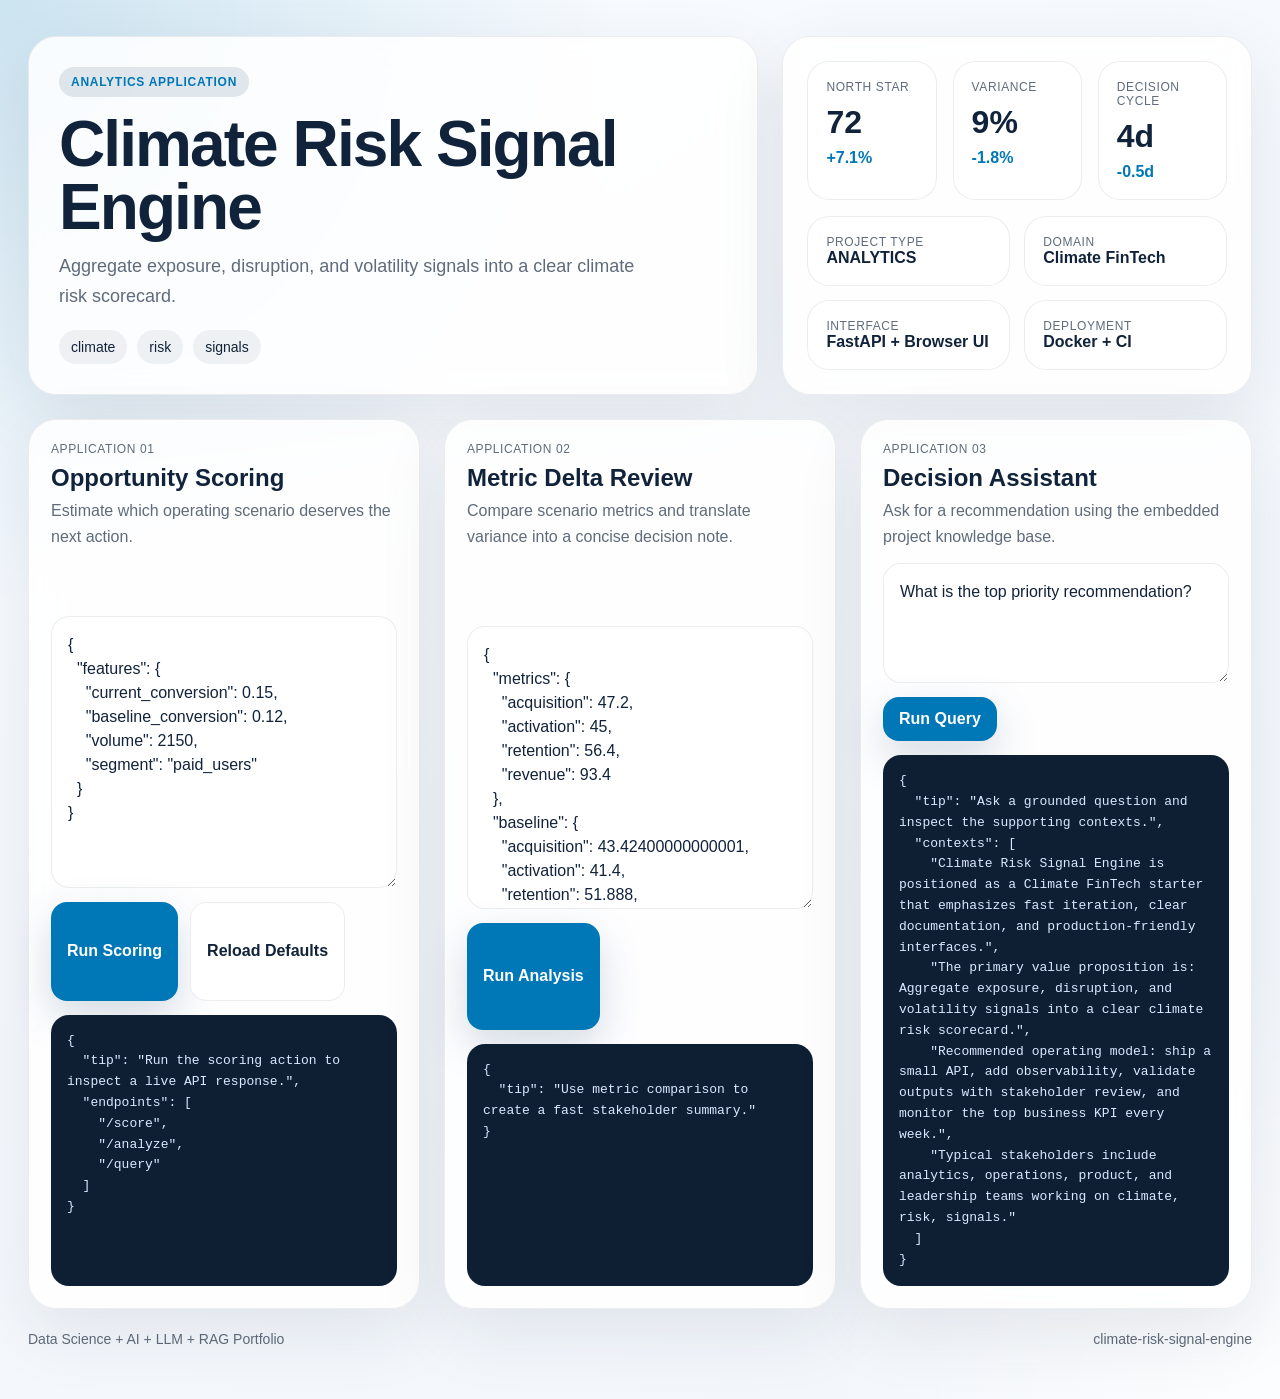
==== src/app/web/index.html @ 270dea39 "Publish production-ready portfolio project" ====
<!doctype html>
        <html lang="en">
        <head>
          <meta charset="utf-8">
          <meta name="viewport" content="width=device-width, initial-scale=1">
          <title>Climate Risk Signal Engine</title>
          <link rel="stylesheet" href="./styles.css">
          <style>:root { --accent: #0077b6; }</style>
        </head>
        <body>
          <div class="page">
            <section class="hero">
              <div class="panel hero-copy">
                <span class="eyebrow">Analytics Application</span>
                <h1 id="project-title">Climate Risk Signal Engine</h1>
                <p id="project-summary" class="lead">Aggregate exposure, disruption, and volatility signals into a clear climate risk scorecard.</p>
                <ul id="project-tags" class="tag-list">
                  <li>climate</li><li>risk</li><li>signals</li>
                </ul>
              </div>
              <div class="panel hero-side">
                <div class="metric-grid">
                  <article class='card'><span>North Star</span><strong>72</strong><em>+7.1%</em></article>
<article class='card'><span>Variance</span><strong>9%</strong><em>-1.8%</em></article>
<article class='card'><span>Decision Cycle</span><strong>4d</strong><em>-0.5d</em></article>
                </div>
                <div class="mini-grid">
                  <article class='mini-card'><span>Project Type</span><strong>ANALYTICS</strong></article><article class='mini-card'><span>Domain</span><strong>Climate FinTech</strong></article><article class='mini-card'><span>Interface</span><strong>FastAPI + Browser UI</strong></article><article class='mini-card'><span>Deployment</span><strong>Docker + CI</strong></article>
                </div>
              </div>
            </section>
            <section class="app-grid">
              <article class="panel module">
                <div class="module-header">
                  <span>Application 01</span>
                  <h2>Opportunity Scoring</h2>
                  <p>Estimate which operating scenario deserves the next action.</p>
                </div>
                <textarea id="score-input"></textarea>
                <div class="button-row">
                  <button id="run-score">Run Scoring</button>
                  <button id="load-defaults" class="secondary" type="button">Reload Defaults</button>
                </div>
                <pre id="score-output"></pre>
              </article>
              <article class="panel module">
                <div class="module-header">
                  <span>Application 02</span>
                  <h2>Metric Delta Review</h2>
                  <p>Compare scenario metrics and translate variance into a concise decision note.</p>
                </div>
                <textarea id="analyze-input"></textarea>
                <div class="button-row">
                  <button id="run-analyze">Run Analysis</button>
                </div>
                <pre id="analyze-output"></pre>
              </article>
              <article class="panel module">
                <div class="module-header">
                  <span>Application 03</span>
                  <h2>Decision Assistant</h2>
                  <p>Ask for a recommendation using the embedded project knowledge base.</p>
                </div>
                <textarea id="query-input" class="query-input"></textarea>
                <div class="button-row">
                  <button id="run-query">Run Query</button>
                </div>
                <pre id="query-output"></pre>
              </article>
            </section>
            <footer class="footer">
              <span>Data Science + AI + LLM + RAG Portfolio</span>
              <span>climate-risk-signal-engine</span>
            </footer>
          </div>
          <script id="bootstrap-data" type="application/json">{"project": {"slug": "climate-risk-signal-engine", "title": "Climate Risk Signal Engine", "project_type": "analytics", "domain": "Climate FinTech", "summary": "Aggregate exposure, disruption, and volatility signals into a clear climate risk scorecard.", "tags": ["climate", "risk", "signals"]}, "sample_features": {"current_conversion": 0.15, "baseline_conversion": 0.12, "volume": 2150, "segment": "paid_users"}, "sample_metrics": {"acquisition": 47.2, "activation": 45.0, "retention": 56.4, "revenue": 93.4}, "sample_query": "What is the top priority recommendation?", "knowledge_base": ["Climate Risk Signal Engine is positioned as a Climate FinTech starter that emphasizes fast iteration, clear documentation, and production-friendly interfaces.", "The primary value proposition is: Aggregate exposure, disruption, and volatility signals into a clear climate risk scorecard.", "Recommended operating model: ship a small API, add observability, validate outputs with stakeholder review, and monitor the top business KPI every week.", "Typical stakeholders include analytics, operations, product, and leadership teams working on climate, risk, signals."], "dashboard_metrics": [{"label": "North Star", "value": "72", "delta": "+7.1%"}, {"label": "Variance", "value": "9%", "delta": "-1.8%"}, {"label": "Decision Cycle", "value": "4d", "delta": "-0.5d"}]}</script>
          <script src="./app.js"></script>
        </body>
        </html>
---- src/app/web/styles.css ----
:root {
  --accent: #3d5a80;
  --accent-soft: rgba(61, 90, 128, 0.14);
  --bg: #f2f6fb;
  --card: rgba(255, 255, 255, 0.86);
  --line: rgba(16, 32, 51, 0.08);
  --ink: #11233a;
  --muted: #5f6b7a;
  --success: #2a9d8f;
}
* { box-sizing: border-box; }
html, body { margin: 0; min-height: 100%; }
body {
  font-family: "Avenir Next", "Segoe UI", sans-serif;
  color: var(--ink);
  background:
    radial-gradient(circle at top left, color-mix(in srgb, var(--accent) 20%, white), transparent 32%),
    radial-gradient(circle at bottom right, rgba(255,255,255,0.82), transparent 24%),
    linear-gradient(145deg, #f8fbff, var(--bg));
}
.page {
  max-width: 1320px;
  margin: 0 auto;
  padding: 36px 28px 52px;
}
.hero {
  display: grid;
  grid-template-columns: 1.4fr 0.9fr;
  gap: 24px;
  margin-bottom: 24px;
}
.panel {
  background: var(--card);
  border: 1px solid var(--line);
  border-radius: 28px;
  box-shadow: 0 24px 70px rgba(17, 35, 58, 0.09);
  backdrop-filter: blur(16px);
}
.hero-copy {
  padding: 30px;
}
.eyebrow {
  display: inline-flex;
  align-items: center;
  gap: 8px;
  padding: 8px 12px;
  background: var(--accent-soft);
  color: var(--accent);
  border-radius: 999px;
  text-transform: uppercase;
  letter-spacing: 0.06em;
  font-size: 12px;
  font-weight: 700;
}
h1 {
  margin: 16px 0 14px;
  font-size: clamp(2.2rem, 5vw, 4rem);
  line-height: 0.98;
  letter-spacing: -0.03em;
}
.lead {
  font-size: 18px;
  line-height: 1.65;
  color: var(--muted);
  max-width: 60ch;
  margin: 0;
}
.tag-list {
  display: flex;
  flex-wrap: wrap;
  gap: 10px;
  list-style: none;
  margin: 18px 0 0;
  padding: 0;
}
.tag-list li {
  padding: 9px 12px;
  border-radius: 999px;
  background: rgba(17, 35, 58, 0.06);
  color: var(--ink);
  font-size: 14px;
}
.hero-side {
  padding: 24px;
  display: grid;
  gap: 16px;
  align-content: space-between;
}
.metric-grid {
  display: grid;
  grid-template-columns: repeat(3, minmax(0, 1fr));
  gap: 16px;
}
.metric-card,
.mini-card,
.card {
  background: white;
  border: 1px solid var(--line);
  border-radius: 22px;
  padding: 18px;
}
.metric-card span,
.card span,
.mini-card span,
.module-header span {
  display: block;
  color: var(--muted);
  text-transform: uppercase;
  letter-spacing: 0.05em;
  font-size: 12px;
}
.metric-card strong,
.card strong {
  display: block;
  font-size: 32px;
  margin-top: 10px;
}
.metric-card em,
.card em {
  display: inline-block;
  margin-top: 8px;
  font-style: normal;
  color: var(--accent);
  font-weight: 700;
}
.mini-grid {
  display: grid;
  grid-template-columns: repeat(2, minmax(0, 1fr));
  gap: 14px;
}
.app-grid {
  display: grid;
  grid-template-columns: repeat(3, minmax(0, 1fr));
  gap: 24px;
}
.module {
  padding: 22px;
  display: grid;
  gap: 14px;
}
.module-header h2 {
  margin: 8px 0 6px;
  font-size: 24px;
}
.module-header p {
  margin: 0;
  color: var(--muted);
  line-height: 1.6;
}
textarea, input, button {
  font: inherit;
}
textarea {
  width: 100%;
  min-height: 220px;
  resize: vertical;
  border: 1px solid var(--line);
  border-radius: 18px;
  padding: 16px;
  background: rgba(255,255,255,0.92);
  color: var(--ink);
  line-height: 1.5;
}
.query-input {
  min-height: 120px;
}
button {
  border: 0;
  border-radius: 16px;
  background: var(--accent);
  color: white;
  padding: 13px 16px;
  font-weight: 700;
  cursor: pointer;
  box-shadow: 0 16px 40px rgba(61, 90, 128, 0.22);
}
button.secondary {
  background: white;
  color: var(--ink);
  border: 1px solid var(--line);
  box-shadow: none;
}
.button-row {
  display: flex;
  gap: 12px;
  flex-wrap: wrap;
}
pre {
  margin: 0;
  white-space: pre-wrap;
  word-break: break-word;
  background: #0e1f34;
  color: #dce8ff;
  border-radius: 18px;
  padding: 16px;
  min-height: 180px;
  font-size: 13px;
  line-height: 1.6;
  overflow: auto;
}
.footer {
  display: flex;
  justify-content: space-between;
  margin-top: 22px;
  color: var(--muted);
  font-size: 14px;
}
@media (max-width: 1080px) {
  .hero, .app-grid { grid-template-columns: 1fr; }
  .metric-grid { grid-template-columns: 1fr; }
}
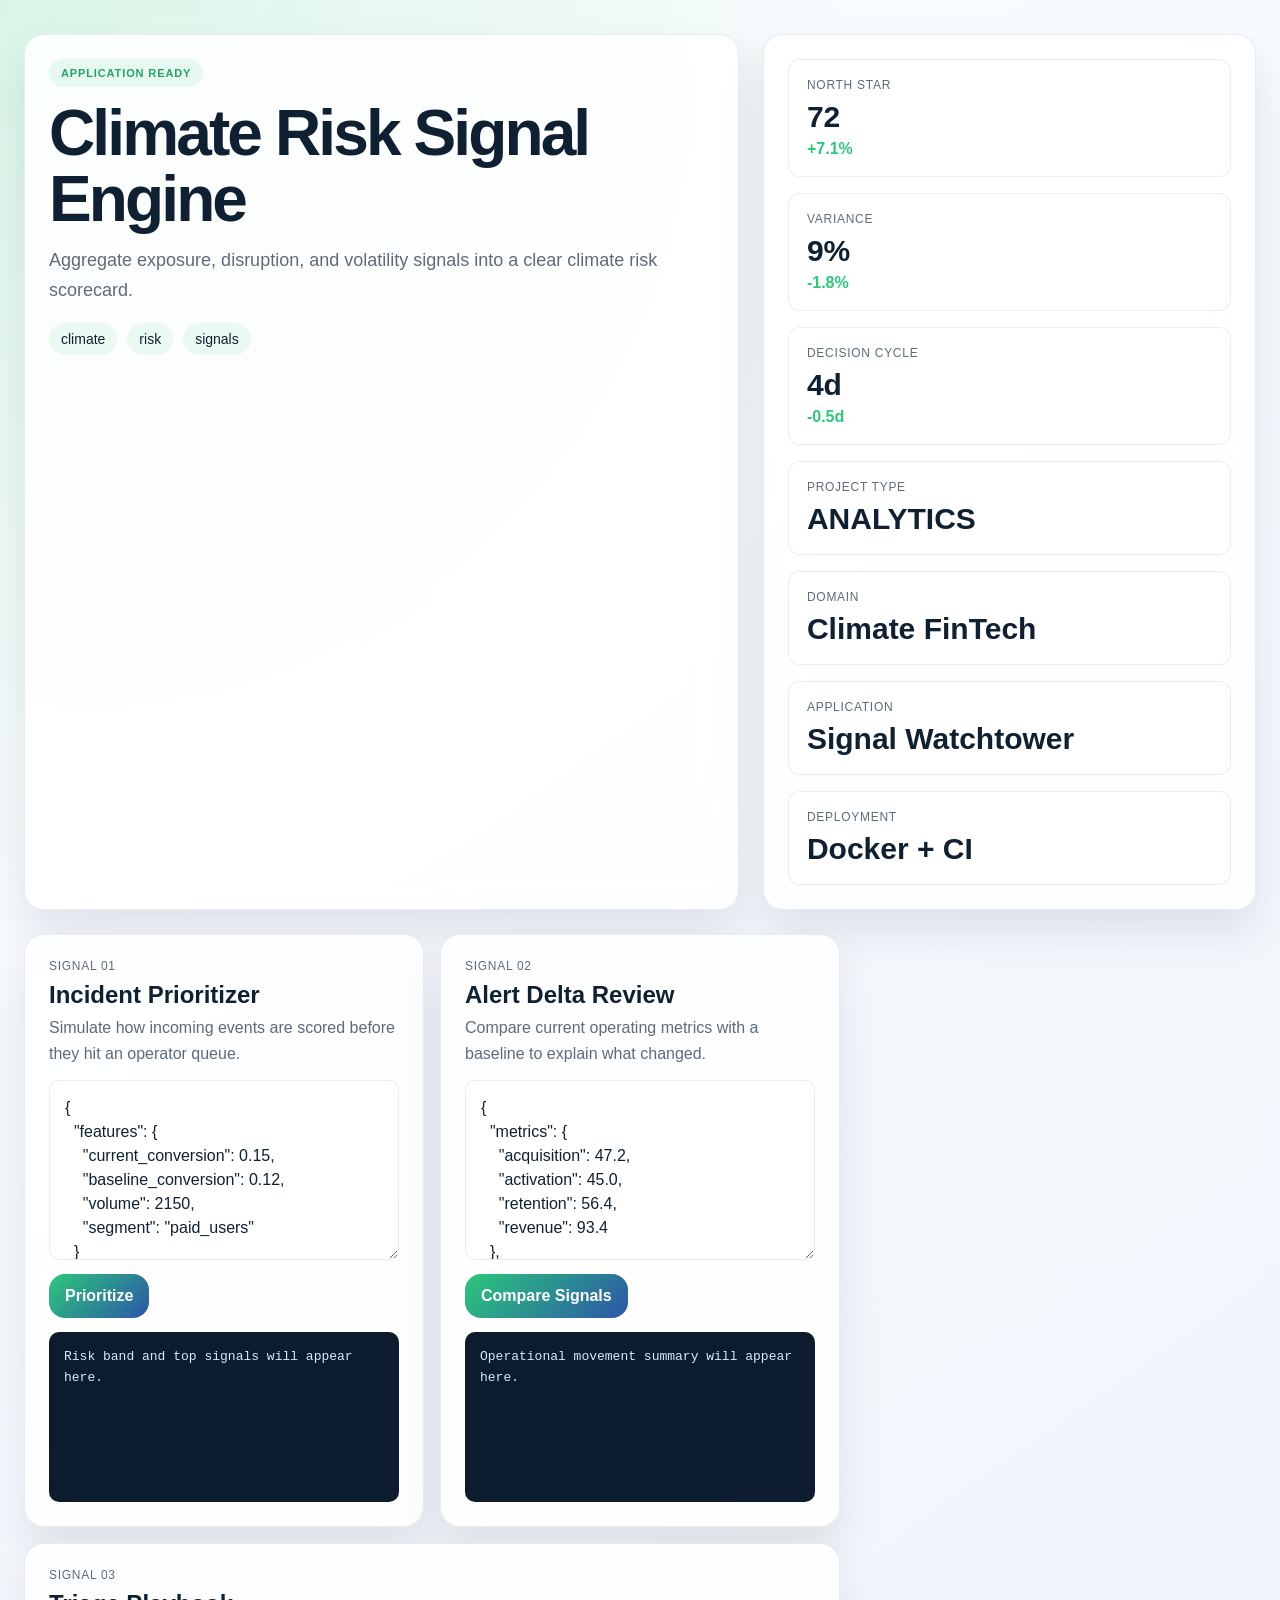
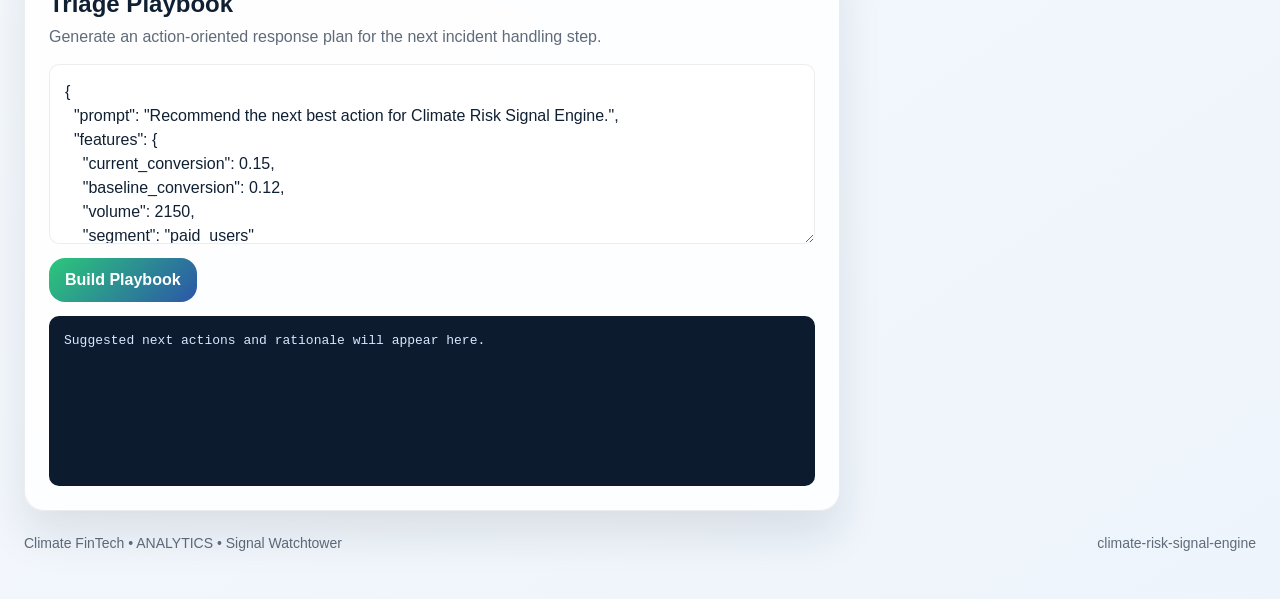
==== commit 681f8040: "Publish production-ready portfolio project" ====
--- a/src/app/web/index.html
+++ b/src/app/web/index.html
@@ -6,13 +6,12 @@
           <meta name="viewport" content="width=device-width, initial-scale=1">
           <title>Climate Risk Signal Engine</title>
           <link rel="stylesheet" href="./styles.css">
-          <style>:root { --accent: #0077b6; }</style>
         </head>
-        <body>
-          <div class="page">
+        <body class="surface-mist">
+          <div class="page layout-horizon eyebrow-soft headline-tall modules-3 hero-align-split">
             <section class="hero">
               <div class="panel hero-copy">
-                <span class="eyebrow">Analytics Application</span>
+                <span class="eyebrow" data-health>Signal Watchtower</span>
                 <h1 id="project-title">Climate Risk Signal Engine</h1>
                 <p id="project-summary" class="lead">Aggregate exposure, disruption, and volatility signals into a clear climate risk scorecard.</p>
                 <ul id="project-tags" class="tag-list">
@@ -26,55 +25,88 @@
 <article class='card'><span>Decision Cycle</span><strong>4d</strong><em>-0.5d</em></article>
                 </div>
                 <div class="mini-grid">
-                  <article class='mini-card'><span>Project Type</span><strong>ANALYTICS</strong></article><article class='mini-card'><span>Domain</span><strong>Climate FinTech</strong></article><article class='mini-card'><span>Interface</span><strong>FastAPI + Browser UI</strong></article><article class='mini-card'><span>Deployment</span><strong>Docker + CI</strong></article>
+                  <article class='mini-card'><span>Project Type</span><strong>ANALYTICS</strong></article><article class='mini-card'><span>Domain</span><strong>Climate FinTech</strong></article><article class='mini-card'><span>Application</span><strong>Signal Watchtower</strong></article><article class='mini-card'><span>Deployment</span><strong>Docker + CI</strong></article>
                 </div>
               </div>
             </section>
             <section class="app-grid">
-              <article class="panel module">
-                <div class="module-header">
-                  <span>Application 01</span>
-                  <h2>Opportunity Scoring</h2>
-                  <p>Estimate which operating scenario deserves the next action.</p>
-                </div>
-                <textarea id="score-input"></textarea>
-                <div class="button-row">
-                  <button id="run-score">Run Scoring</button>
-                  <button id="load-defaults" class="secondary" type="button">Reload Defaults</button>
-                </div>
-                <pre id="score-output"></pre>
-              </article>
-              <article class="panel module">
-                <div class="module-header">
-                  <span>Application 02</span>
-                  <h2>Metric Delta Review</h2>
-                  <p>Compare scenario metrics and translate variance into a concise decision note.</p>
-                </div>
-                <textarea id="analyze-input"></textarea>
-                <div class="button-row">
-                  <button id="run-analyze">Run Analysis</button>
-                </div>
-                <pre id="analyze-output"></pre>
-              </article>
-              <article class="panel module">
-                <div class="module-header">
-                  <span>Application 03</span>
-                  <h2>Decision Assistant</h2>
-                  <p>Ask for a recommendation using the embedded project knowledge base.</p>
-                </div>
-                <textarea id="query-input" class="query-input"></textarea>
-                <div class="button-row">
-                  <button id="run-query">Run Query</button>
-                </div>
-                <pre id="query-output"></pre>
-              </article>
+              <article class="panel module js-module span-normal">
+          <div class="module-header">
+            <span>Signal 01</span>
+            <h2>Incident Prioritizer</h2>
+            <p>Simulate how incoming events are scored before they hit an operator queue.</p>
+          </div>
+          <textarea class="js-input">{
+  &quot;features&quot;: {
+    &quot;current_conversion&quot;: 0.15,
+    &quot;baseline_conversion&quot;: 0.12,
+    &quot;volume&quot;: 2150,
+    &quot;segment&quot;: &quot;paid_users&quot;
+  }
+}</textarea>
+          <div class="button-row">
+            <button class="js-run" data-endpoint="/score" data-input-mode="json">Prioritize</button>
+          </div>
+          <pre class="js-output">Risk band and top signals will appear here.</pre>
+        </article>
+<article class="panel module js-module span-normal">
+          <div class="module-header">
+            <span>Signal 02</span>
+            <h2>Alert Delta Review</h2>
+            <p>Compare current operating metrics with a baseline to explain what changed.</p>
+          </div>
+          <textarea class="js-input">{
+  &quot;metrics&quot;: {
+    &quot;acquisition&quot;: 47.2,
+    &quot;activation&quot;: 45.0,
+    &quot;retention&quot;: 56.4,
+    &quot;revenue&quot;: 93.4
+  },
+  &quot;baseline&quot;: {
+    &quot;acquisition&quot;: 43.42,
+    &quot;activation&quot;: 41.4,
+    &quot;retention&quot;: 51.89,
+    &quot;revenue&quot;: 85.93
+  }
+}</textarea>
+          <div class="button-row">
+            <button class="js-run" data-endpoint="/analyze" data-input-mode="json">Compare Signals</button>
+          </div>
+          <pre class="js-output">Operational movement summary will appear here.</pre>
+        </article>
+<article class="panel module js-module span-wide">
+          <div class="module-header">
+            <span>Signal 03</span>
+            <h2>Triage Playbook</h2>
+            <p>Generate an action-oriented response plan for the next incident handling step.</p>
+          </div>
+          <textarea class="js-input">{
+  &quot;prompt&quot;: &quot;Recommend the next best action for Climate Risk Signal Engine.&quot;,
+  &quot;features&quot;: {
+    &quot;current_conversion&quot;: 0.15,
+    &quot;baseline_conversion&quot;: 0.12,
+    &quot;volume&quot;: 2150,
+    &quot;segment&quot;: &quot;paid_users&quot;
+  },
+  &quot;metrics&quot;: {
+    &quot;acquisition&quot;: 47.2,
+    &quot;activation&quot;: 45.0,
+    &quot;retention&quot;: 56.4,
+    &quot;revenue&quot;: 93.4
+  }
+}</textarea>
+          <div class="button-row">
+            <button class="js-run" data-endpoint="/recommend" data-input-mode="json">Build Playbook</button>
+          </div>
+          <pre class="js-output">Suggested next actions and rationale will appear here.</pre>
+        </article>
             </section>
             <footer class="footer">
-              <span>Data Science + AI + LLM + RAG Portfolio</span>
+              <span>Climate FinTech • ANALYTICS • Signal Watchtower</span>
               <span>climate-risk-signal-engine</span>
             </footer>
           </div>
-          <script id="bootstrap-data" type="application/json">{"project": {"slug": "climate-risk-signal-engine", "title": "Climate Risk Signal Engine", "project_type": "analytics", "domain": "Climate FinTech", "summary": "Aggregate exposure, disruption, and volatility signals into a clear climate risk scorecard.", "tags": ["climate", "risk", "signals"]}, "sample_features": {"current_conversion": 0.15, "baseline_conversion": 0.12, "volume": 2150, "segment": "paid_users"}, "sample_metrics": {"acquisition": 47.2, "activation": 45.0, "retention": 56.4, "revenue": 93.4}, "sample_query": "What is the top priority recommendation?", "knowledge_base": ["Climate Risk Signal Engine is positioned as a Climate FinTech starter that emphasizes fast iteration, clear documentation, and production-friendly interfaces.", "The primary value proposition is: Aggregate exposure, disruption, and volatility signals into a clear climate risk scorecard.", "Recommended operating model: ship a small API, add observability, validate outputs with stakeholder review, and monitor the top business KPI every week.", "Typical stakeholders include analytics, operations, product, and leadership teams working on climate, risk, signals."], "dashboard_metrics": [{"label": "North Star", "value": "72", "delta": "+7.1%"}, {"label": "Variance", "value": "9%", "delta": "-1.8%"}, {"label": "Decision Cycle", "value": "4d", "delta": "-0.5d"}]}</script>
+          <script id="bootstrap-data" type="application/json">{"project": {"slug": "climate-risk-signal-engine", "title": "Climate Risk Signal Engine", "project_type": "analytics", "domain": "Climate FinTech", "summary": "Aggregate exposure, disruption, and volatility signals into a clear climate risk scorecard.", "tags": ["climate", "risk", "signals"]}, "app_archetype": "watchtower", "ui_profile": {"layout": "horizon", "surface": "mist", "font_stack": "\"Plus Jakarta Sans\", \"Segoe UI\", sans-serif", "radius": 20, "shadow": 44, "eyebrow_style": "soft", "module_columns": 3, "hero_align": "split", "headline_mode": "tall"}, "app_modules": [{"label": "Signal 01", "title": "Incident Prioritizer", "description": "Simulate how incoming events are scored before they hit an operator queue.", "endpoint": "/score", "input_mode": "json", "cta": "Prioritize", "prefill": "{\n  \"features\": {\n    \"current_conversion\": 0.15,\n    \"baseline_conversion\": 0.12,\n    \"volume\": 2150,\n    \"segment\": \"paid_users\"\n  }\n}", "hint": "Risk band and top signals will appear here.", "span": "normal"}, {"label": "Signal 02", "title": "Alert Delta Review", "description": "Compare current operating metrics with a baseline to explain what changed.", "endpoint": "/analyze", "input_mode": "json", "cta": "Compare Signals", "prefill": "{\n  \"metrics\": {\n    \"acquisition\": 47.2,\n    \"activation\": 45.0,\n    \"retention\": 56.4,\n    \"revenue\": 93.4\n  },\n  \"baseline\": {\n    \"acquisition\": 43.42,\n    \"activation\": 41.4,\n    \"retention\": 51.89,\n    \"revenue\": 85.93\n  }\n}", "hint": "Operational movement summary will appear here.", "span": "normal"}, {"label": "Signal 03", "title": "Triage Playbook", "description": "Generate an action-oriented response plan for the next incident handling step.", "endpoint": "/recommend", "input_mode": "json", "cta": "Build Playbook", "prefill": "{\n  \"prompt\": \"Recommend the next best action for Climate Risk Signal Engine.\",\n  \"features\": {\n    \"current_conversion\": 0.15,\n    \"baseline_conversion\": 0.12,\n    \"volume\": 2150,\n    \"segment\": \"paid_users\"\n  },\n  \"metrics\": {\n    \"acquisition\": 47.2,\n    \"activation\": 45.0,\n    \"retention\": 56.4,\n    \"revenue\": 93.4\n  }\n}", "hint": "Suggested next actions and rationale will appear here.", "span": "wide"}], "sample_features": {"current_conversion": 0.15, "baseline_conversion": 0.12, "volume": 2150, "segment": "paid_users"}, "sample_metrics": {"acquisition": 47.2, "activation": 45.0, "retention": 56.4, "revenue": 93.4}, "knowledge_base": ["Climate Risk Signal Engine is positioned as a Climate FinTech starter that emphasizes fast iteration, clear documentation, and production-friendly interfaces.", "The primary value proposition is: Aggregate exposure, disruption, and volatility signals into a clear climate risk scorecard.", "Recommended operating model: ship a small API, add observability, validate outputs with stakeholder review, and monitor the top business KPI every week.", "Typical stakeholders include analytics, operations, product, and leadership teams working on climate, risk, signals."], "dashboard_metrics": [{"label": "North Star", "value": "72", "delta": "+7.1%"}, {"label": "Variance", "value": "9%", "delta": "-1.8%"}, {"label": "Decision Cycle", "value": "4d", "delta": "-0.5d"}]}</script>
           <script src="./app.js"></script>
         </body>
         </html>
--- a/src/app/web/styles.css
+++ b/src/app/web/styles.css
@@ -1,141 +1,185 @@
 
 :root {
-  --accent: #3d5a80;
-  --accent-soft: rgba(61, 90, 128, 0.14);
-  --bg: #f2f6fb;
+  --accent: #2cc87a;
+  --accent-2: #2c56a9;
+  --accent-soft: color-mix(in srgb, var(--accent) 18%, white);
+  --radius: 20px;
+  --shadow-size: 44px;
+  --font-stack: "Plus Jakarta Sans", "Segoe UI", sans-serif;
+  --bg: #f4f7fb;
   --card: rgba(255, 255, 255, 0.86);
   --line: rgba(16, 32, 51, 0.08);
-  --ink: #11233a;
+  --ink: #102033;
   --muted: #5f6b7a;
-  --success: #2a9d8f;
+  --output-bg: #0d1b2e;
+  --output-ink: #dae8ff;
 }
 * { box-sizing: border-box; }
 html, body { margin: 0; min-height: 100%; }
 body {
-  font-family: "Avenir Next", "Segoe UI", sans-serif;
+  font-family: var(--font-stack);
   color: var(--ink);
-  background:
-    radial-gradient(circle at top left, color-mix(in srgb, var(--accent) 20%, white), transparent 32%),
-    radial-gradient(circle at bottom right, rgba(255,255,255,0.82), transparent 24%),
-    linear-gradient(145deg, #f8fbff, var(--bg));
+  background: linear-gradient(145deg, #f8fbff, var(--bg));
+}
+body.surface-mist {
+  --bg: #eef4fb;
+  background:
+    radial-gradient(circle at top left, color-mix(in srgb, var(--accent) 18%, white), transparent 34%),
+    linear-gradient(145deg, #fbfdff, var(--bg));
+}
+body.surface-aurora {
+  --bg: #edf1ff;
+  background:
+    radial-gradient(circle at 0% 0%, color-mix(in srgb, var(--accent) 22%, white), transparent 38%),
+    radial-gradient(circle at 100% 100%, color-mix(in srgb, var(--accent-2) 20%, white), transparent 28%),
+    linear-gradient(135deg, #f7f8ff, var(--bg));
+}
+body.surface-sand {
+  --bg: #f5efe8;
+  --card: rgba(255, 251, 246, 0.9);
+  background:
+    linear-gradient(135deg, rgba(255,255,255,0.82), rgba(245, 239, 232, 0.98)),
+    radial-gradient(circle at top right, color-mix(in srgb, var(--accent) 16%, white), transparent 32%);
+}
+body.surface-slate {
+  --bg: #ecf0f7;
+  --card: rgba(248, 250, 255, 0.88);
+  background:
+    linear-gradient(160deg, #f7f9fc, var(--bg)),
+    radial-gradient(circle at bottom left, color-mix(in srgb, var(--accent-2) 16%, white), transparent 34%);
+}
+body.surface-paper {
+  --bg: #f8f8f4;
+  --card: rgba(255,255,255,0.93);
+  background:
+    linear-gradient(180deg, #fffefb, var(--bg));
+}
+body.surface-ink {
+  --bg: #0f1726;
+  --card: rgba(15, 23, 38, 0.88);
+  --line: rgba(226, 238, 255, 0.1);
+  --ink: #f5f8ff;
+  --muted: #b4c0cf;
+  --output-bg: rgba(255,255,255,0.06);
+  --output-ink: #f5f8ff;
+  background:
+    radial-gradient(circle at top left, color-mix(in srgb, var(--accent) 28%, transparent), transparent 42%),
+    linear-gradient(145deg, #09111d, var(--bg));
 }
 .page {
-  max-width: 1320px;
+  max-width: 1360px;
   margin: 0 auto;
-  padding: 36px 28px 52px;
-}
-.hero {
-  display: grid;
-  grid-template-columns: 1.4fr 0.9fr;
+  padding: 34px 24px 48px;
+  display: grid;
   gap: 24px;
-  margin-bottom: 24px;
 }
 .panel {
   background: var(--card);
   border: 1px solid var(--line);
-  border-radius: 28px;
-  box-shadow: 0 24px 70px rgba(17, 35, 58, 0.09);
-  backdrop-filter: blur(16px);
-}
-.hero-copy {
-  padding: 30px;
+  border-radius: var(--radius);
+  box-shadow: 0 24px var(--shadow-size) rgba(16, 32, 51, 0.1);
+  backdrop-filter: blur(18px);
+}
+.hero {
+  display: grid;
+  gap: 24px;
+}
+.hero-copy,
+.hero-side,
+.module {
+  padding: 24px;
 }
 .eyebrow {
   display: inline-flex;
   align-items: center;
   gap: 8px;
   padding: 8px 12px;
+  border-radius: 999px;
   background: var(--accent-soft);
   color: var(--accent);
-  border-radius: 999px;
   text-transform: uppercase;
-  letter-spacing: 0.06em;
-  font-size: 12px;
-  font-weight: 700;
+  letter-spacing: 0.08em;
+  font-size: 11px;
+  font-weight: 800;
+}
+.page.eyebrow-outline .eyebrow {
+  background: transparent;
+  border: 1px solid color-mix(in srgb, var(--accent) 40%, white);
+}
+.page.eyebrow-soft .eyebrow {
+  background: color-mix(in srgb, var(--accent) 12%, white);
+  color: color-mix(in srgb, var(--accent) 82%, black);
 }
 h1 {
-  margin: 16px 0 14px;
-  font-size: clamp(2.2rem, 5vw, 4rem);
-  line-height: 0.98;
-  letter-spacing: -0.03em;
-}
+  margin: 14px 0 12px;
+  font-size: clamp(2.2rem, 5vw, 4.4rem);
+  line-height: 0.96;
+  letter-spacing: -0.045em;
+}
+.page.headline-compact h1 { max-width: 10ch; }
+.page.headline-tall h1 { line-height: 1.03; font-size: clamp(2.4rem, 5vw, 4.8rem); }
 .lead {
+  margin: 0;
   font-size: 18px;
-  line-height: 1.65;
+  line-height: 1.68;
   color: var(--muted);
-  max-width: 60ch;
-  margin: 0;
+  max-width: 62ch;
 }
 .tag-list {
+  list-style: none;
   display: flex;
   flex-wrap: wrap;
   gap: 10px;
-  list-style: none;
   margin: 18px 0 0;
   padding: 0;
 }
 .tag-list li {
-  padding: 9px 12px;
+  padding: 8px 12px;
   border-radius: 999px;
-  background: rgba(17, 35, 58, 0.06);
+  background: color-mix(in srgb, var(--accent) 10%, white);
   color: var(--ink);
   font-size: 14px;
 }
 .hero-side {
-  padding: 24px;
   display: grid;
   gap: 16px;
-  align-content: space-between;
-}
-.metric-grid {
-  display: grid;
-  grid-template-columns: repeat(3, minmax(0, 1fr));
+}
+.metric-grid,
+.mini-grid,
+.app-grid {
+  display: grid;
   gap: 16px;
 }
-.metric-card,
-.mini-card,
-.card {
-  background: white;
+.card,
+.mini-card {
+  background: color-mix(in srgb, var(--card) 92%, white);
   border: 1px solid var(--line);
-  border-radius: 22px;
+  border-radius: calc(var(--radius) - 8px);
   padding: 18px;
 }
-.metric-card span,
 .card span,
 .mini-card span,
 .module-header span {
   display: block;
   color: var(--muted);
   text-transform: uppercase;
-  letter-spacing: 0.05em;
+  letter-spacing: 0.06em;
   font-size: 12px;
 }
-.metric-card strong,
-.card strong {
+.card strong,
+.mini-card strong {
   display: block;
-  font-size: 32px;
-  margin-top: 10px;
-}
-.metric-card em,
+  margin-top: 8px;
+  font-size: 30px;
+}
 .card em {
   display: inline-block;
-  margin-top: 8px;
+  margin-top: 6px;
   font-style: normal;
   color: var(--accent);
   font-weight: 700;
 }
-.mini-grid {
-  display: grid;
-  grid-template-columns: repeat(2, minmax(0, 1fr));
-  gap: 14px;
-}
-.app-grid {
-  display: grid;
-  grid-template-columns: repeat(3, minmax(0, 1fr));
-  gap: 24px;
-}
 .module {
-  padding: 22px;
   display: grid;
   gap: 14px;
 }
@@ -148,65 +192,157 @@
   color: var(--muted);
   line-height: 1.6;
 }
-textarea, input, button {
+textarea,
+button {
   font: inherit;
 }
 textarea {
   width: 100%;
-  min-height: 220px;
+  min-height: 180px;
   resize: vertical;
   border: 1px solid var(--line);
-  border-radius: 18px;
-  padding: 16px;
-  background: rgba(255,255,255,0.92);
+  border-radius: calc(var(--radius) - 10px);
+  padding: 15px;
+  background: rgba(255,255,255,0.82);
   color: var(--ink);
   line-height: 1.5;
 }
-.query-input {
-  min-height: 120px;
+body.surface-ink textarea {
+  background: rgba(255,255,255,0.05);
+}
+.module-input-text {
+  min-height: 110px;
+}
+.button-row {
+  display: flex;
+  flex-wrap: wrap;
+  gap: 10px;
 }
 button {
   border: 0;
   border-radius: 16px;
-  background: var(--accent);
+  background: linear-gradient(135deg, var(--accent), var(--accent-2));
   color: white;
   padding: 13px 16px;
   font-weight: 700;
   cursor: pointer;
-  box-shadow: 0 16px 40px rgba(61, 90, 128, 0.22);
-}
-button.secondary {
-  background: white;
-  color: var(--ink);
-  border: 1px solid var(--line);
-  box-shadow: none;
-}
-.button-row {
-  display: flex;
-  gap: 12px;
-  flex-wrap: wrap;
 }
 pre {
   margin: 0;
   white-space: pre-wrap;
   word-break: break-word;
-  background: #0e1f34;
-  color: #dce8ff;
-  border-radius: 18px;
-  padding: 16px;
-  min-height: 180px;
+  background: var(--output-bg);
+  color: var(--output-ink);
+  border-radius: calc(var(--radius) - 10px);
+  padding: 15px;
+  min-height: 170px;
+  line-height: 1.58;
   font-size: 13px;
-  line-height: 1.6;
   overflow: auto;
 }
 .footer {
   display: flex;
   justify-content: space-between;
-  margin-top: 22px;
   color: var(--muted);
   font-size: 14px;
 }
-@media (max-width: 1080px) {
-  .hero, .app-grid { grid-template-columns: 1fr; }
-  .metric-grid { grid-template-columns: 1fr; }
-}
+.page.layout-horizon .hero {
+  grid-template-columns: 1.45fr 1fr;
+  align-items: stretch;
+}
+.page.layout-horizon.modules-2 .app-grid,
+.page.layout-horizon.modules-3 .app-grid {
+  grid-template-columns: repeat(3, minmax(0, 1fr));
+}
+.page.layout-rail .hero {
+  grid-template-columns: 0.92fr 1.08fr;
+}
+.page.layout-rail .hero-copy {
+  padding-top: 34px;
+}
+.page.layout-rail .app-grid {
+  grid-template-columns: repeat(2, minmax(0, 1fr));
+}
+.page.layout-folio .hero {
+  grid-template-columns: 1fr;
+}
+.page.layout-folio .hero-copy {
+  text-align: center;
+}
+.page.layout-folio .lead {
+  margin-inline: auto;
+}
+.page.layout-folio .tag-list {
+  justify-content: center;
+}
+.page.layout-folio .metric-grid {
+  grid-template-columns: repeat(3, minmax(0, 1fr));
+}
+.page.layout-folio .mini-grid {
+  grid-template-columns: repeat(4, minmax(0, 1fr));
+}
+.page.layout-folio .app-grid {
+  grid-template-columns: repeat(2, minmax(0, 1fr));
+}
+.page.layout-board .hero {
+  grid-template-columns: 1fr;
+}
+.page.layout-board .hero-side {
+  grid-template-columns: 1.2fr 0.8fr;
+  align-items: start;
+}
+.page.layout-board .metric-grid {
+  grid-template-columns: repeat(3, minmax(0, 1fr));
+}
+.page.layout-board .app-grid {
+  grid-template-columns: repeat(4, minmax(0, 1fr));
+}
+.page.layout-stack .hero {
+  grid-template-columns: 1fr;
+}
+.page.layout-stack .hero-side {
+  grid-template-columns: repeat(2, minmax(0, 1fr));
+}
+.page.layout-stack .app-grid {
+  grid-template-columns: repeat(3, minmax(0, 1fr));
+}
+.page.layout-console .hero {
+  grid-template-columns: 1.1fr 0.9fr;
+}
+.page.layout-console .panel,
+.page.layout-console .card,
+.page.layout-console .mini-card {
+  border-radius: 18px;
+}
+.page.modules-2 .app-grid {
+  grid-template-columns: repeat(2, minmax(0, 1fr));
+}
+.module.span-wide {
+  grid-column: span 2;
+}
+.hero-align-center .hero-copy {
+  text-align: center;
+}
+.hero-align-center .lead,
+.hero-align-center .tag-list {
+  margin-inline: auto;
+  justify-content: center;
+}
+@media (max-width: 1120px) {
+  .page.layout-horizon .hero,
+  .page.layout-rail .hero,
+  .page.layout-console .hero,
+  .page.layout-board .hero-side,
+  .page.layout-folio .mini-grid,
+  .page.layout-stack .hero-side,
+  .page.modules-2 .app-grid,
+  .page.layout-board .app-grid,
+  .page.layout-stack .app-grid,
+  .page.layout-horizon.modules-3 .app-grid,
+  .page.layout-folio .app-grid {
+    grid-template-columns: 1fr;
+  }
+  .module.span-wide {
+    grid-column: auto;
+  }
+}
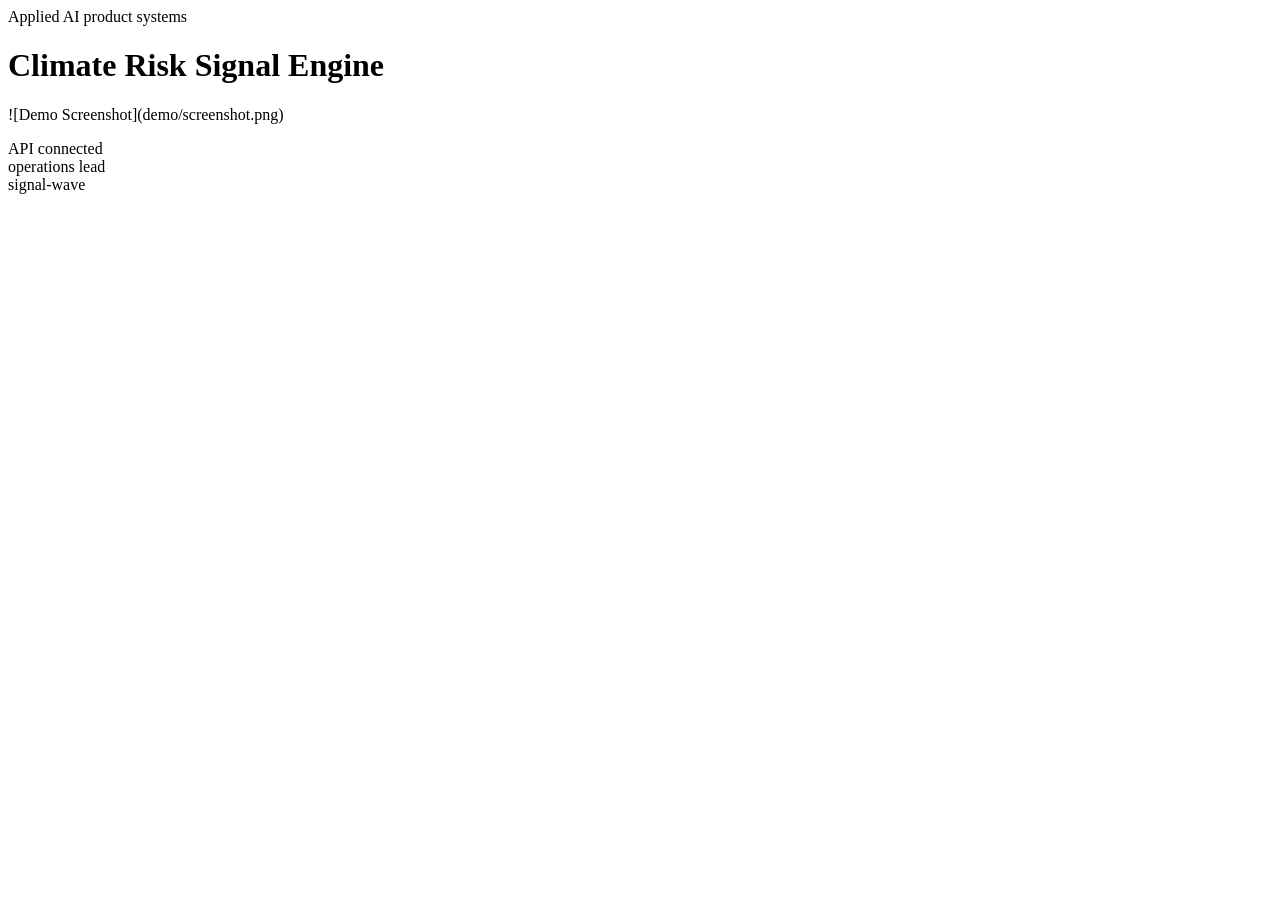
==== commit a2cd8534: "Upgrade to production-grade app scaffold and 3D landing page" ====
--- a/src/app/web/index.html
+++ b/src/app/web/index.html
@@ -1,112 +1,29 @@
-
-        <!doctype html>
-        <html lang="en">
-        <head>
-          <meta charset="utf-8">
-          <meta name="viewport" content="width=device-width, initial-scale=1">
-          <title>Climate Risk Signal Engine</title>
-          <link rel="stylesheet" href="./styles.css">
-        </head>
-        <body class="surface-mist">
-          <div class="page layout-horizon eyebrow-soft headline-tall modules-3 hero-align-split">
-            <section class="hero">
-              <div class="panel hero-copy">
-                <span class="eyebrow" data-health>Signal Watchtower</span>
-                <h1 id="project-title">Climate Risk Signal Engine</h1>
-                <p id="project-summary" class="lead">Aggregate exposure, disruption, and volatility signals into a clear climate risk scorecard.</p>
-                <ul id="project-tags" class="tag-list">
-                  <li>climate</li><li>risk</li><li>signals</li>
-                </ul>
-              </div>
-              <div class="panel hero-side">
-                <div class="metric-grid">
-                  <article class='card'><span>North Star</span><strong>72</strong><em>+7.1%</em></article>
-<article class='card'><span>Variance</span><strong>9%</strong><em>-1.8%</em></article>
-<article class='card'><span>Decision Cycle</span><strong>4d</strong><em>-0.5d</em></article>
-                </div>
-                <div class="mini-grid">
-                  <article class='mini-card'><span>Project Type</span><strong>ANALYTICS</strong></article><article class='mini-card'><span>Domain</span><strong>Climate FinTech</strong></article><article class='mini-card'><span>Application</span><strong>Signal Watchtower</strong></article><article class='mini-card'><span>Deployment</span><strong>Docker + CI</strong></article>
-                </div>
-              </div>
-            </section>
-            <section class="app-grid">
-              <article class="panel module js-module span-normal">
-          <div class="module-header">
-            <span>Signal 01</span>
-            <h2>Incident Prioritizer</h2>
-            <p>Simulate how incoming events are scored before they hit an operator queue.</p>
-          </div>
-          <textarea class="js-input">{
-  &quot;features&quot;: {
-    &quot;current_conversion&quot;: 0.15,
-    &quot;baseline_conversion&quot;: 0.12,
-    &quot;volume&quot;: 2150,
-    &quot;segment&quot;: &quot;paid_users&quot;
-  }
-}</textarea>
-          <div class="button-row">
-            <button class="js-run" data-endpoint="/score" data-input-mode="json">Prioritize</button>
-          </div>
-          <pre class="js-output">Risk band and top signals will appear here.</pre>
-        </article>
-<article class="panel module js-module span-normal">
-          <div class="module-header">
-            <span>Signal 02</span>
-            <h2>Alert Delta Review</h2>
-            <p>Compare current operating metrics with a baseline to explain what changed.</p>
-          </div>
-          <textarea class="js-input">{
-  &quot;metrics&quot;: {
-    &quot;acquisition&quot;: 47.2,
-    &quot;activation&quot;: 45.0,
-    &quot;retention&quot;: 56.4,
-    &quot;revenue&quot;: 93.4
-  },
-  &quot;baseline&quot;: {
-    &quot;acquisition&quot;: 43.42,
-    &quot;activation&quot;: 41.4,
-    &quot;retention&quot;: 51.89,
-    &quot;revenue&quot;: 85.93
-  }
-}</textarea>
-          <div class="button-row">
-            <button class="js-run" data-endpoint="/analyze" data-input-mode="json">Compare Signals</button>
-          </div>
-          <pre class="js-output">Operational movement summary will appear here.</pre>
-        </article>
-<article class="panel module js-module span-wide">
-          <div class="module-header">
-            <span>Signal 03</span>
-            <h2>Triage Playbook</h2>
-            <p>Generate an action-oriented response plan for the next incident handling step.</p>
-          </div>
-          <textarea class="js-input">{
-  &quot;prompt&quot;: &quot;Recommend the next best action for Climate Risk Signal Engine.&quot;,
-  &quot;features&quot;: {
-    &quot;current_conversion&quot;: 0.15,
-    &quot;baseline_conversion&quot;: 0.12,
-    &quot;volume&quot;: 2150,
-    &quot;segment&quot;: &quot;paid_users&quot;
-  },
-  &quot;metrics&quot;: {
-    &quot;acquisition&quot;: 47.2,
-    &quot;activation&quot;: 45.0,
-    &quot;retention&quot;: 56.4,
-    &quot;revenue&quot;: 93.4
-  }
-}</textarea>
-          <div class="button-row">
-            <button class="js-run" data-endpoint="/recommend" data-input-mode="json">Build Playbook</button>
-          </div>
-          <pre class="js-output">Suggested next actions and rationale will appear here.</pre>
-        </article>
-            </section>
-            <footer class="footer">
-              <span>Climate FinTech • ANALYTICS • Signal Watchtower</span>
-              <span>climate-risk-signal-engine</span>
-            </footer>
-          </div>
-          <script id="bootstrap-data" type="application/json">{"project": {"slug": "climate-risk-signal-engine", "title": "Climate Risk Signal Engine", "project_type": "analytics", "domain": "Climate FinTech", "summary": "Aggregate exposure, disruption, and volatility signals into a clear climate risk scorecard.", "tags": ["climate", "risk", "signals"]}, "app_archetype": "watchtower", "ui_profile": {"layout": "horizon", "surface": "mist", "font_stack": "\"Plus Jakarta Sans\", \"Segoe UI\", sans-serif", "radius": 20, "shadow": 44, "eyebrow_style": "soft", "module_columns": 3, "hero_align": "split", "headline_mode": "tall"}, "app_modules": [{"label": "Signal 01", "title": "Incident Prioritizer", "description": "Simulate how incoming events are scored before they hit an operator queue.", "endpoint": "/score", "input_mode": "json", "cta": "Prioritize", "prefill": "{\n  \"features\": {\n    \"current_conversion\": 0.15,\n    \"baseline_conversion\": 0.12,\n    \"volume\": 2150,\n    \"segment\": \"paid_users\"\n  }\n}", "hint": "Risk band and top signals will appear here.", "span": "normal"}, {"label": "Signal 02", "title": "Alert Delta Review", "description": "Compare current operating metrics with a baseline to explain what changed.", "endpoint": "/analyze", "input_mode": "json", "cta": "Compare Signals", "prefill": "{\n  \"metrics\": {\n    \"acquisition\": 47.2,\n    \"activation\": 45.0,\n    \"retention\": 56.4,\n    \"revenue\": 93.4\n  },\n  \"baseline\": {\n    \"acquisition\": 43.42,\n    \"activation\": 41.4,\n    \"retention\": 51.89,\n    \"revenue\": 85.93\n  }\n}", "hint": "Operational movement summary will appear here.", "span": "normal"}, {"label": "Signal 03", "title": "Triage Playbook", "description": "Generate an action-oriented response plan for the next incident handling step.", "endpoint": "/recommend", "input_mode": "json", "cta": "Build Playbook", "prefill": "{\n  \"prompt\": \"Recommend the next best action for Climate Risk Signal Engine.\",\n  \"features\": {\n    \"current_conversion\": 0.15,\n    \"baseline_conversion\": 0.12,\n    \"volume\": 2150,\n    \"segment\": \"paid_users\"\n  },\n  \"metrics\": {\n    \"acquisition\": 47.2,\n    \"activation\": 45.0,\n    \"retention\": 56.4,\n    \"revenue\": 93.4\n  }\n}", "hint": "Suggested next actions and rationale will appear here.", "span": "wide"}], "sample_features": {"current_conversion": 0.15, "baseline_conversion": 0.12, "volume": 2150, "segment": "paid_users"}, "sample_metrics": {"acquisition": 47.2, "activation": 45.0, "retention": 56.4, "revenue": 93.4}, "knowledge_base": ["Climate Risk Signal Engine is positioned as a Climate FinTech starter that emphasizes fast iteration, clear documentation, and production-friendly interfaces.", "The primary value proposition is: Aggregate exposure, disruption, and volatility signals into a clear climate risk scorecard.", "Recommended operating model: ship a small API, add observability, validate outputs with stakeholder review, and monitor the top business KPI every week.", "Typical stakeholders include analytics, operations, product, and leadership teams working on climate, risk, signals."], "dashboard_metrics": [{"label": "North Star", "value": "72", "delta": "+7.1%"}, {"label": "Variance", "value": "9%", "delta": "-1.8%"}, {"label": "Decision Cycle", "value": "4d", "delta": "-0.5d"}]}</script>
-          <script src="./app.js"></script>
-        </body>
-        </html>
+<!DOCTYPE html>
+<html lang="en">
+<head>
+  <meta charset="UTF-8" />
+  <meta name="viewport" content="width=device-width, initial-scale=1.0" />
+  <title>Climate Risk Signal Engine App</title>
+  <link rel="stylesheet" href="/assets/styles.css" />
+</head>
+<body>
+  <div id="scene" class="app-scene">
+    <header class="shell hero">
+      <div>
+        <span class="eyebrow">Applied AI product systems</span>
+        <h1>Climate Risk Signal Engine</h1>
+        <p>![Demo Screenshot](demo/screenshot.png)</p>
+      </div>
+      <aside class="status-card">
+        <div class="pill">API connected</div>
+        <div class="pill">operations lead</div>
+        <div class="pill">signal-wave</div>
+      </aside>
+    </header>
+    <section id="metrics" class="grid metrics"></section>
+    <section id="signals" class="grid signals"></section>
+  </div>
+  <script>window.PROJECT_MANIFEST = {"slug": "climate-risk-signal-engine", "title": "Climate Risk Signal Engine", "summary": "![Demo Screenshot](demo/screenshot.png)", "domain": "Applied AI product systems", "audience": "operations lead", "promise": "Turn promising technical capability into a production-shaped workflow for real teams.", "hero": ["Production-grade app scaffold with API, CI, tests, Docker, and GitHub Pages landing.", "3D landing surface designed for GitHub Pages and recruiter-friendly storytelling.", "App backend structured for local or container deployment without changing the product narrative."], "kpis": [{"label": "Workflow clarity", "value": "94%", "note": "Operator actions mapped to product stages"}, {"label": "Deployment posture", "value": "API + Docker", "note": "Local and containerized startup paths"}, {"label": "Presentation layer", "value": "3D Pages ready", "note": "Static GitHub landing page included"}], "stages": ["ingest", "validate", "analyze", "decide", "monitor"], "cards": [{"title": "Operator cockpit", "body": "One-screen surface for the operations lead to understand what matters first."}, {"title": "API contract", "body": "Structured endpoints for health, manifest, readiness, and showcase data."}, {"title": "Deployment path", "body": "Repository includes Docker, Compose, CI workflow, and a Pages-ready landing surface."}], "scene": "signal-wave", "theme": {"bg": "#08100e", "surface": "#101d1a", "ink": "#ebfff8", "muted": "#8eb5a6", "accent": "#4ce0b3", "accent2": "#8fb8ff"}, "pages_url": "https://r-behera.github.io/climate-risk-signal-engine/", "api_examples": {"health": {"status": "ok", "project": "climate-risk-signal-engine"}, "readiness": {"api": "ready", "landing_page": "docs/index.html", "container": "Dockerfile present"}, "signals": [{"name": "Decision coverage", "status": "strong", "detail": "App and landing narrative aligned"}, {"name": "Operator context", "status": "strong", "detail": "Primary user anchored as operations lead"}, {"name": "Delivery path", "status": "ready", "detail": "Pages + containerized app scaffold generated"}]}};</script>
+  <script src="/assets/app.js"></script>
+</body>
+</html>
